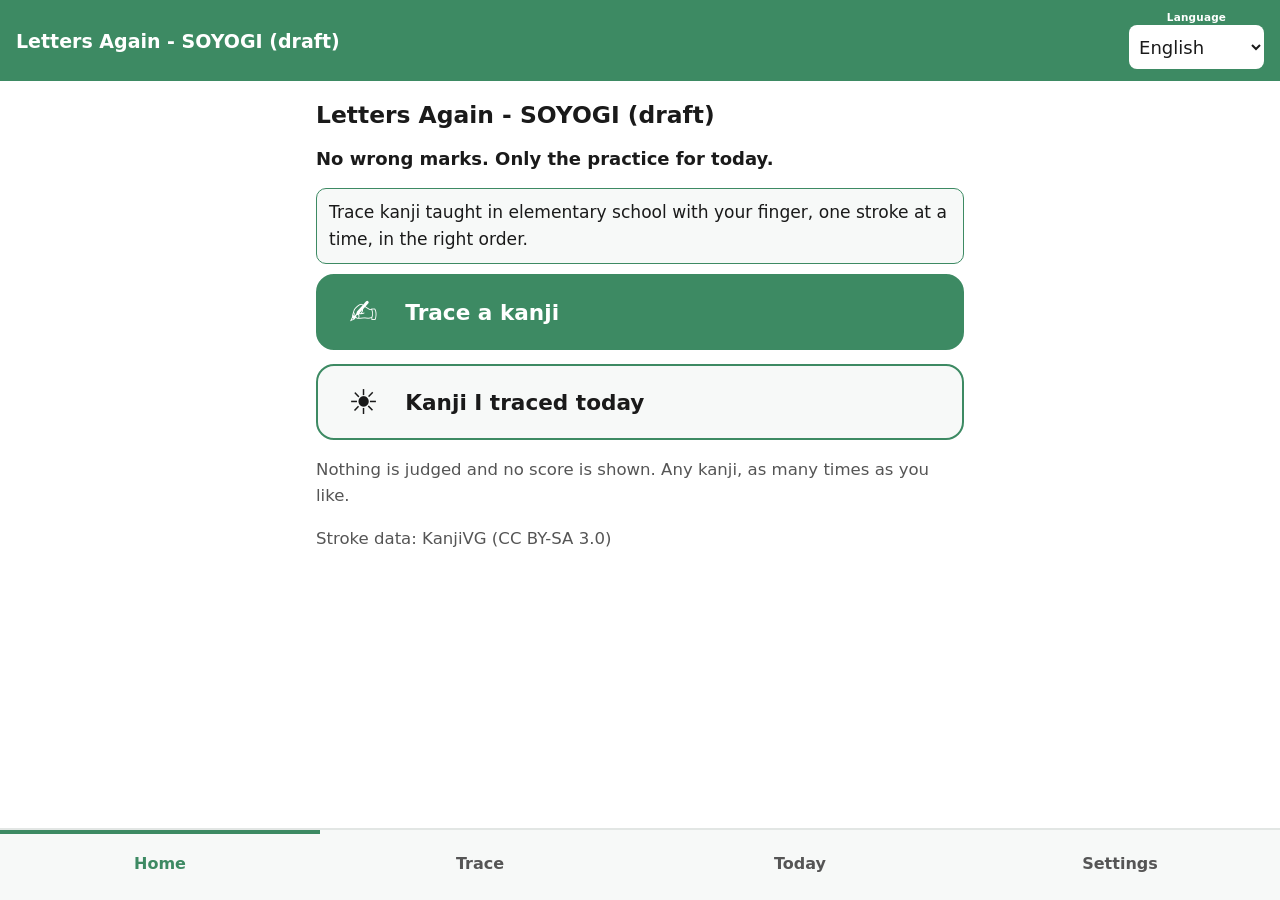
==== index.html @ cf0ba164 "web v0.3.0: 本体から同期 Co-Authored-By: Claude Opus 5.5 <noreply@anthropic.com>" ====
<!DOCTYPE html>
<html lang="ja">
<head>
<meta charset="UTF-8">
<meta name="viewport" content="width=device-width, initial-scale=1, viewport-fit=cover">
<meta name="theme-color" content="#2e9e6b">
<title>文字の学び直し(仮)</title>
<meta name="description" content="漢字の書き順のなぞりと読み上げを、点数も失敗音も出さずに。今日の分だけ。端末内のみ・オフライン・登録なし。">
<link rel="manifest" href="manifest.json">
<link rel="icon" href="icons/icon-192.png">
<link rel="apple-touch-icon" href="icons/icon-192.png">
<link rel="stylesheet" href="style.css">
</head>
<body class="fs0">
<header id="hd">
  <div id="hd-title">文字の学び直し(仮)</div>
  <div id="hd-right">
    <div id="lang-wrap">
      <span class="lang-label">Language</span>
      <select id="set-lang" aria-label="Language 言語">
        <option value="ja">日本語</option>
        <option value="en">English</option>
        <option value="de">Deutsch</option>
        <option value="fr">Français</option>
        <option value="es">Español</option>
        <option value="it">Italiano</option>
        <option value="pt">Português</option>
        <option value="nl">Nederlands</option>
        <option value="sv">Svenska</option>
        <option value="ko">한국어</option>
        <option value="zh">简体中文</option>
        <option value="ar">العربية</option>
      </select>
    </div>
  </div>
</header>

<main id="main">

  <!-- ホーム(screens/home.js が描く) -->
  <section id="scr-home" class="screen" data-scr="home"></section>

  <!-- なぞる字を えらぶ / なぞる(1字) / きょう やった字 -->
  <section id="scr-list" class="screen hidden" data-scr="list"></section>
  <section id="scr-trace" class="screen hidden" data-scr="trace"></section>
  <section id="scr-today" class="screen hidden" data-scr="today"></section>

  <!-- BUILDER: 画面を足すときは
       <section id="scr-<id>" class="screen hidden" data-scr="<id>"></section>
       を追加し、screens/<id>.js で window.SCREENS.register('<id>', { render(container, api){...} }) する。
       ナビは下の #navbar に <button id="nav-<id>" class="nav-btn" data-scr="<id>"></button> を足す(合計6個まで)。
       i18n.js の nav.<id> にラベルを入れる(ja と en の両方)。sw.js の ASSETS にも screens/<id>.js を足す。 -->

  <!-- せってい(共通シェル。文言は app.js の I18N_MAP が入れる) -->
  <section id="scr-set" class="screen hidden" data-scr="set">
    <h2 id="set-h-normal" class="sec-h"></h2>
    <div class="set-row"><span id="lbl-fs"></span><button id="btn-fs" class="set-btn"></button></div>
    <div class="set-row"><span id="lbl-theme"></span><button id="btn-theme" class="set-btn"></button></div>
    <div class="set-row"><span id="lbl-bgm"></span><button id="btn-bgm" class="set-btn"></button></div>
    <div class="set-row"><span id="lbl-sound"></span><button id="btn-sound" class="set-btn"></button></div>

    <!-- BUILDER: アプリ固有の設定行はここに足す(id は set-app-* で) -->
    <div id="set-app-rows">
      <p class="hint">書き順のデータ / Stroke data: <a href="https://kanjivg.tagaini.net/" target="_blank" rel="noopener">KanjiVG</a> (Ulrich Apel, <a href="https://creativecommons.org/licenses/by-sa/3.0/" target="_blank" rel="noopener">CC BY-SA 3.0</a>)</p>
    </div>

    <h2 id="set-h-backup" class="sec-h"></h2>
    <p id="bk-hint" class="hint"></p>
    <div class="bk-row">
      <button id="bk-export" class="set-btn"></button>
      <button id="bk-import" class="set-btn"></button>
    </div>
    <input id="bk-file" type="file" accept="application/json,.json" class="hidden">

    <p id="set-note" class="hint"></p>
    <p class="credit"><a id="link-privacy" href="privacy.html"></a></p>
    <p class="credit"><a id="about-credit" href="https://soudansoyogi.com/" target="_blank" rel="noopener"></a></p>
    <p id="about-ver" class="credit"></p>
  </section>

</main>

<nav id="navbar">
  <button id="nav-home" class="nav-btn active" data-scr="home"></button>
  <button id="nav-list" class="nav-btn" data-scr="list"></button>
  <button id="nav-today" class="nav-btn" data-scr="today"></button>
  <button id="nav-set" class="nav-btn" data-scr="set"></button>
</nav>

<div id="toast" class="toast"></div>

<script src="audio.js"></script>
<script src="tap.js"></script>
<script src="i18n.js"></script>
<script src="photo.js"></script>
<script src="data/kanji1.js"></script>
<script src="screens/router.js"></script>
<script src="screens/home.js"></script>
<script src="screens/list.js"></script>
<script src="screens/trace.js"></script>
<script src="screens/today.js"></script>
<script src="app.js"></script>
</body>
</html>
---- style.css ----
/* 文字の学び直し(仮) スタイル(そよぎアプリ・キット v1)
   ・そよぎブランド4色(明るい緑/水色/白/黒) = 4テーマ(body data-theme)
   ・シェルは縦フレックス(ヘッダー=上固定 / #main=スクロール / ナビ=下固定)。100dvh・特大文字でも下端まで届く
   ・大人の尊厳を保つ落ち着いたトーン。機能色のみ。でか文字・大ボタン(44px以上)・.pressing の沈み込み(tap.js連動)
   ・targetSdk36(エッジtoエッジ)のため上下左右に env(safe-area-inset-*)。画面の上下端に余白を持つ */
:root{
  --brand:#2e9e6b;
  --bg:#f2f7f3;
  --ink:#1a1a1a;
  --card:#ffffff;
  --line:#d7e5da;
  --sub:#555;
  --alert:#d43f3f;
  --ok:#2e9e6b;
}
body[data-theme="aqua"]{ --brand:#2b8fb5; --bg:#eff7fa; --line:#cfe5ee; }
body[data-theme="white"]{ --brand:#3d8a63; --bg:#ffffff; --card:#f7f9f8; --line:#e2e6e4; }
body[data-theme="dark"]{
  --brand:#43c08a; --bg:#191d1b; --card:#242a27; --ink:#f2f2f2; --line:#3a423e; --sub:#b5bdb8;
}

*{ box-sizing:border-box; -webkit-tap-highlight-color:transparent; }
html,body{ margin:0; }
body{
  font-family:"Hiragino Sans","Yu Gothic UI","Noto Sans JP",system-ui,sans-serif;
  background:var(--bg); color:var(--ink);
  line-height:1.6;
  height:100vh; height:100dvh;
  display:flex; flex-direction:column;
  overflow:hidden;
  -webkit-touch-callout:none;
}
body.fs0{ font-size:18px; }
body.fs1{ font-size:21px; }
body.fs2{ font-size:25px; }

/* ======== ヘッダー(chromeは固定19px=fs2でも肥大させない) ======== */
header#hd{
  background:var(--brand); color:#fff;
  padding:calc(12px + env(safe-area-inset-top)) max(16px, env(safe-area-inset-right)) 12px max(16px, env(safe-area-inset-left));
  font-weight:700; font-size:19px;
  display:flex; align-items:center; justify-content:space-between; gap:14px;
  flex-shrink:0; overflow:hidden;
  min-height:calc(72px + env(safe-area-inset-top));
}
#hd-title{ flex:1; min-width:2.5em; overflow:hidden; text-overflow:ellipsis; white-space:nowrap; }
#hd-right{ display:flex; align-items:flex-end; gap:14px; flex-shrink:0; }
#lang-wrap{ display:flex; flex-direction:column; align-items:center; gap:3px; flex-shrink:0; }
.lang-label{ font-size:.55em; font-weight:700; color:#fff; line-height:1; letter-spacing:.02em; }
#hd #set-lang{
  min-height:44px; font-size:.95em; font-family:inherit;
  border:none; border-radius:8px; padding:2px 6px;
  background:#fff; color:#1a1a1a;
}
.hd-btn{
  min-height:44px; min-width:44px; padding:0 10px;
  border:none; border-radius:8px; background:rgba(255,255,255,.22); color:#fff;
  font-size:1em; font-family:inherit; font-weight:700;
}

/* ======== 本文(ここだけスクロール) ======== */
#main{
  flex:1 1 auto; min-height:0; overflow-y:auto;
  -webkit-overflow-scrolling:touch;
  width:100%; max-width:680px; margin:0 auto;
  padding:16px max(16px, env(safe-area-inset-right)) 24px max(16px, env(safe-area-inset-left));
}
.screen.hidden, .hidden, [hidden]{ display:none !important; }
.scr-title{ font-size:1.3em; margin:0 0 10px; }
.sec-h{ font-size:1.05em; margin:24px 0 8px; }
.hint{ color:var(--sub); font-size:.92em; }
.note{
  background:var(--card); border:1.5px solid var(--brand); border-radius:10px;
  padding:10px 12px; color:var(--ink); font-size:.95em; margin:0 0 10px;
}
.tagline{ font-weight:700; margin:4px 0 14px; }

/* ======== 共通部品 ======== */
.big-btn{
  display:flex; align-items:center; gap:16px; width:100%; font-size:1em;
  min-height:76px; padding:14px 20px; margin:0 0 14px;
  border:2px solid var(--brand); background:var(--card); color:var(--ink);
  border-radius:18px; font-family:inherit; text-align:left;
}
.big-btn .ico{ font-size:1.9em; line-height:1; flex:none; width:1.5em; text-align:center; }
.big-btn .lbl{ font-size:1.2em; font-weight:700; }
.big-btn.primary{ background:var(--brand); color:#fff; }
.big-btn.alert{ border-color:var(--alert); }
.big-btn.huge{ min-height:40vh; min-height:40dvh; justify-content:center; text-align:center; font-size:1.3em; }
.grid2{ display:grid; grid-template-columns:1fr 1fr; gap:12px; }
.grid2 .big-btn{ flex-direction:column; justify-content:center; text-align:center; margin:0; min-height:120px; }
.card{
  background:var(--card); border:2px solid var(--line); border-radius:16px;
  padding:12px 14px; margin:0 0 12px;
}
.card.tappable{ border-color:var(--brand); }
.row{ display:flex; align-items:center; gap:10px; }
.row.between{ justify-content:space-between; }
.btn{
  min-height:52px; min-width:52px; padding:0 18px;
  display:inline-flex; align-items:center; justify-content:center; gap:8px;
  border:2px solid var(--line); background:var(--card); color:var(--ink);
  border-radius:14px; font-family:inherit; font-size:1em; font-weight:700;
}
.btn.primary{ border-color:var(--brand); background:var(--brand); color:#fff; }
.btn.danger{ border-color:#cc3b30; color:#cc3b30; }
body[data-theme="dark"] .btn.danger{ border-color:#ef9a9a; color:#ef9a9a; }
.btn.wide{ width:100%; }
.btn-row{ display:flex; gap:10px; flex-wrap:wrap; margin:10px 0; }
.btn-row .btn{ flex:1; }
.field{ margin:12px 0; }
.field label{ display:block; font-weight:700; margin:0 0 4px; }
.field input[type="text"], .field input[type="number"], .field input[type="date"], .field input[type="time"], .field textarea, .field select{
  width:100%; font-size:1em; font-family:inherit;
  padding:10px; border:2px solid var(--line); border-radius:10px;
  background:var(--card); color:var(--ink);
}
.field textarea{ resize:vertical; min-height:2.6em; }
.list{ margin:0; padding:0; list-style:none; }
.list li{
  background:var(--card); border:2px solid var(--line); border-radius:12px;
  padding:10px 12px; margin:0 0 8px; min-height:52px;
  display:flex; align-items:center; gap:10px;
}
.list li .grow{ flex:1; min-width:0; overflow-wrap:anywhere; }
.chips{ display:flex; flex-wrap:wrap; gap:8px; }
.chip{
  min-height:44px; padding:6px 14px; border-radius:999px;
  border:2px solid var(--line); background:var(--card); color:var(--ink);
  font-family:inherit; font-size:.95em; font-weight:700;
}
.chip.on{ border-color:var(--brand); background:var(--brand); color:#fff; }
.empty{ color:var(--sub); text-align:center; padding:20px 8px; }
.photo-thumb{ width:64px; height:64px; object-fit:cover; border-radius:10px; background:var(--bg); flex:none; }
.photo-big{ width:100%; max-width:min(90vw,420px); aspect-ratio:1/1; object-fit:contain; border-radius:16px; background:var(--card); border:2px solid var(--line); display:block; margin:0 auto; }

/* ======== でか文字・見せる(全画面) ======== */
.ov{
  position:fixed; inset:0; z-index:300; background:var(--bg); color:var(--ink);
  overflow-y:auto; -webkit-overflow-scrolling:touch;
  padding:calc(20px + env(safe-area-inset-top)) max(16px, env(safe-area-inset-right))
          calc(96px + env(safe-area-inset-bottom)) max(16px, env(safe-area-inset-left));
}
.ov.show-white{ background:#fff; color:#1a1a1a; }
.ov.show-black{ background:#000; color:#fff; }
.ov-close{
  position:fixed; min-height:64px; z-index:301;
  bottom:calc(16px + env(safe-area-inset-bottom));
  left:max(16px, env(safe-area-inset-left)); right:max(16px, env(safe-area-inset-right));
  background:var(--brand); color:#fff; border:none; border-radius:12px;
  font-size:1.2em; font-weight:700; font-family:inherit;
}
.show-head{ font-size:1.3em; font-weight:800; border:3px solid var(--brand); border-radius:12px; padding:12px; text-align:center; }
.show-block{ margin-top:18px; }
.show-label{ font-size:.9em; color:var(--sub); font-weight:700; }
.show-value{ font-size:1.9em; font-weight:800; line-height:1.35; background:var(--card); border-radius:10px; padding:10px 12px; overflow-wrap:anywhere; }
.step-text{ font-size:2em; font-weight:800; line-height:1.4; text-align:center; margin:12vh 0 24px; overflow-wrap:anywhere; }
.call-btn{
  display:block; margin-top:10px; min-height:64px; line-height:64px;
  background:#2e9e6b; color:#fff; text-align:center;
  font-size:1.3em; font-weight:800; border-radius:12px; text-decoration:none;
}

/* ======== せってい ======== */
.set-row{
  display:flex; justify-content:space-between; align-items:center;
  min-height:56px; gap:12px; border-bottom:1px solid var(--line);
}
.set-btn{
  min-width:120px; min-height:48px; font-size:1em; font-family:inherit;
  border:2px solid var(--brand); background:var(--card); color:var(--ink);
  border-radius:10px;
}
select{ min-height:48px; font-size:1em; font-family:inherit; }
.bk-row{ display:flex; gap:12px; }
.bk-row .set-btn{ flex:1; }
input[type="file"].hidden{ display:none; }
.credit{ color:var(--sub); margin-top:20px; text-align:center; }
.credit a{ color:var(--brand); text-decoration:underline; display:inline-block; padding:8px 4px; }

/* ======== ナビ(下固定・最大6) ======== */
#navbar{
  flex-shrink:0; display:flex;
  background:var(--card); border-top:2px solid var(--line);
  padding-bottom:max(6px, env(safe-area-inset-bottom));
  padding-left:env(safe-area-inset-left); padding-right:env(safe-area-inset-right);
}
.nav-btn{
  flex:1; min-height:64px; min-width:44px; border:none; background:none;
  font-size:clamp(12px, 3.6vw, 16px); line-height:1.25; word-break:keep-all; font-weight:700; font-family:inherit; color:var(--sub);
  border-top:4px solid transparent; padding:4px 2px;
}
.nav-btn.active{ color:var(--brand); border-top-color:var(--brand); }
.nav-btn.hidden{ display:none; }

/* tap.js の押下フィードバック */
.pressing{ transform:scale(.97); filter:brightness(.92); }

/* トースト */
.toast{
  position:fixed; bottom:calc(96px + env(safe-area-inset-bottom)); left:50%; transform:translateX(-50%);
  background:#333; color:#fff; padding:10px 18px; border-radius:999px;
  opacity:0; transition:opacity .25s; pointer-events:none; z-index:400; max-width:88%;
  width:max-content;   /* left:50% だけだと幅が画面の半分に縮んで短い文でも折り返す */
}
.toast.show{ opacity:1; }

/* ======== 写真の取り込みとトリミング(photo.js) ======== */
.photo-ov{
  position:fixed; inset:0; z-index:350; background:var(--bg); color:var(--ink);
  display:flex; flex-direction:column; align-items:center; overflow-y:auto;
  padding:calc(20px + env(safe-area-inset-top)) 16px calc(24px + env(safe-area-inset-bottom));
}
.photo-ov-title{ font-size:1.18em; font-weight:700; margin:0 0 6px; text-align:center; }
.photo-ov-hint{ color:var(--sub); font-size:.92em; text-align:center; margin:0 0 14px; max-width:22em; }
.photo-crop-canvas{
  width:min(80vw,300px); height:min(80vw,300px); max-width:300px; max-height:300px;
  border-radius:12px; border:2px solid var(--brand); background:#000; touch-action:none; display:block;
}
.photo-dpad{ display:grid; grid-template-columns:repeat(3,52px); grid-template-rows:repeat(3,52px); gap:6px; margin:14px 0 6px; justify-content:center; }
.photo-nudge{ min-width:52px; min-height:52px; border:2px solid var(--line); background:var(--card); color:var(--ink); border-radius:12px; font-size:1.2em; font-family:inherit; }
.photo-nudge.spacer{ border:none; background:none; }
.photo-zoom-row{ display:flex; align-items:center; gap:10px; width:100%; max-width:340px; margin:8px 0 2px; }
.photo-zoom-row input[type="range"]{ flex:1; min-height:44px; accent-color:var(--brand); }
.photo-row{ display:flex; gap:12px; justify-content:center; flex-wrap:wrap; width:100%; max-width:420px; margin-top:12px; }
.photo-file{ display:none; }

/* ======== 文字の学び直し: 漢字の一覧・なぞり(アプリ固有) ======== */
.kanji-grid{ display:grid; grid-template-columns:repeat(auto-fill, minmax(64px, 1fr)); gap:10px; margin:8px 0 16px; }
.kanji-btn{
  min-height:64px; font-size:1.7em; font-weight:700; font-family:inherit; line-height:1;
  border:2px solid var(--line); background:var(--card); color:var(--ink); border-radius:14px;
}
.kanji-btn.done{ border-color:var(--brand); }
.trace-head{ display:flex; align-items:center; gap:16px; margin:0 0 6px; }
.trace-char{ font-size:3.4em; font-weight:700; line-height:1; flex:none; min-width:1.2em; text-align:center; }
.trace-readings{ display:flex; flex-direction:column; gap:6px; min-width:0; }
.reading{ font-weight:700; overflow-wrap:anywhere; }
.trace-stroke{ font-weight:700; margin:6px 0; }
.trace-stage{
  position:relative; width:min(100%, 300px); aspect-ratio:1/1; margin:0 auto 8px;
  background:#fff; border:2px solid var(--line); border-radius:16px; overflow:hidden;
  background-image:linear-gradient(var(--line) 1px, transparent 1px), linear-gradient(90deg, var(--line) 1px, transparent 1px);
  background-size:50% 50%; background-position:-1px -1px;
}
.trace-svg, .trace-canvas{ position:absolute; inset:0; width:100%; height:100%; display:block; }
.trace-svg path{ stroke-width:4.5; }
.trace-svg .st-todo{ stroke:#d9dfdb; }
.trace-svg .st-done{ stroke:#a9bfb3; }
.trace-svg .st-cur{ stroke:var(--brand); stroke-width:5.5; }
.trace-svg .st-dot{ fill:var(--brand); opacity:.8; }
.trace-canvas{ touch-action:none; cursor:crosshair; }
.btn-row .btn.hidden{ display:none !important; }
.btn:disabled{ opacity:.45; }
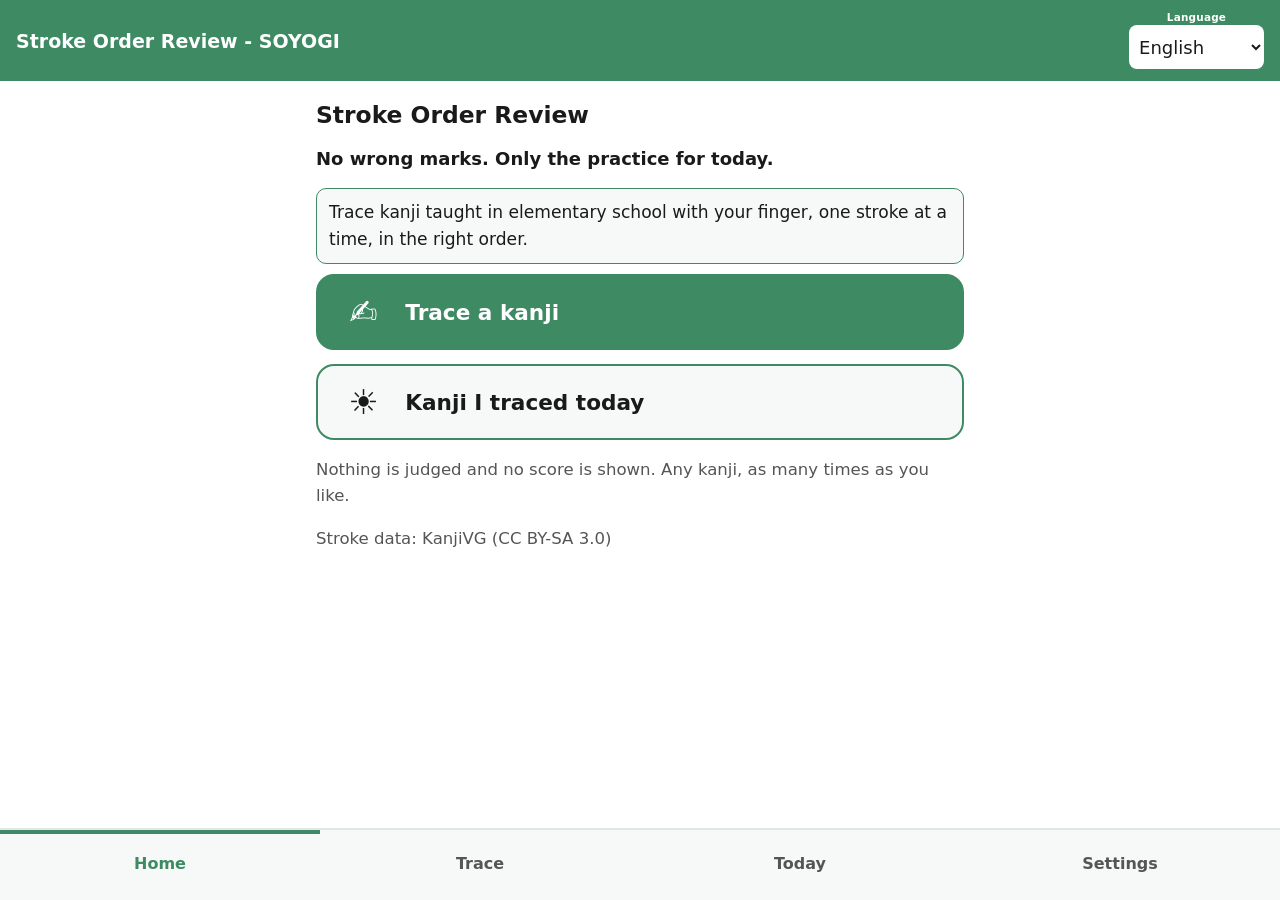
==== commit 5f0841d9: "web v0.4.0: 本体から同期 Co-Authored-By: Claude Opus 5.5 <noreply@anthropic.com>" ====
--- a/index.html
+++ b/index.html
@@ -4,7 +4,7 @@
 <meta charset="UTF-8">
 <meta name="viewport" content="width=device-width, initial-scale=1, viewport-fit=cover">
 <meta name="theme-color" content="#2e9e6b">
-<title>文字の学び直し(仮)</title>
+<title>書き順のおさらい・そよぎ</title>
 <meta name="description" content="漢字の書き順のなぞりと読み上げを、点数も失敗音も出さずに。今日の分だけ。端末内のみ・オフライン・登録なし。">
 <link rel="manifest" href="manifest.json">
 <link rel="icon" href="icons/icon-192.png">
@@ -13,7 +13,7 @@
 </head>
 <body class="fs0">
 <header id="hd">
-  <div id="hd-title">文字の学び直し(仮)</div>
+  <div id="hd-title">書き順のおさらい・そよぎ</div>
   <div id="hd-right">
     <div id="lang-wrap">
       <span class="lang-label">Language</span>
--- a/style.css
+++ b/style.css
@@ -1,4 +1,4 @@
-/* 文字の学び直し(仮) スタイル(そよぎアプリ・キット v1)
+/* 書き順のおさらい・そよぎ スタイル(そよぎアプリ・キット v1)
    ・そよぎブランド4色(明るい緑/水色/白/黒) = 4テーマ(body data-theme)
    ・シェルは縦フレックス(ヘッダー=上固定 / #main=スクロール / ナビ=下固定)。100dvh・特大文字でも下端まで届く
    ・大人の尊厳を保つ落ち着いたトーン。機能色のみ。でか文字・大ボタン(44px以上)・.pressing の沈み込み(tap.js連動)
@@ -225,7 +225,7 @@
 .photo-row{ display:flex; gap:12px; justify-content:center; flex-wrap:wrap; width:100%; max-width:420px; margin-top:12px; }
 .photo-file{ display:none; }
 
-/* ======== 文字の学び直し: 漢字の一覧・なぞり(アプリ固有) ======== */
+/* ======== 書き順のおさらい: 漢字の一覧・なぞり(アプリ固有) ======== */
 .kanji-grid{ display:grid; grid-template-columns:repeat(auto-fill, minmax(64px, 1fr)); gap:10px; margin:8px 0 16px; }
 .kanji-btn{
   min-height:64px; font-size:1.7em; font-weight:700; font-family:inherit; line-height:1;
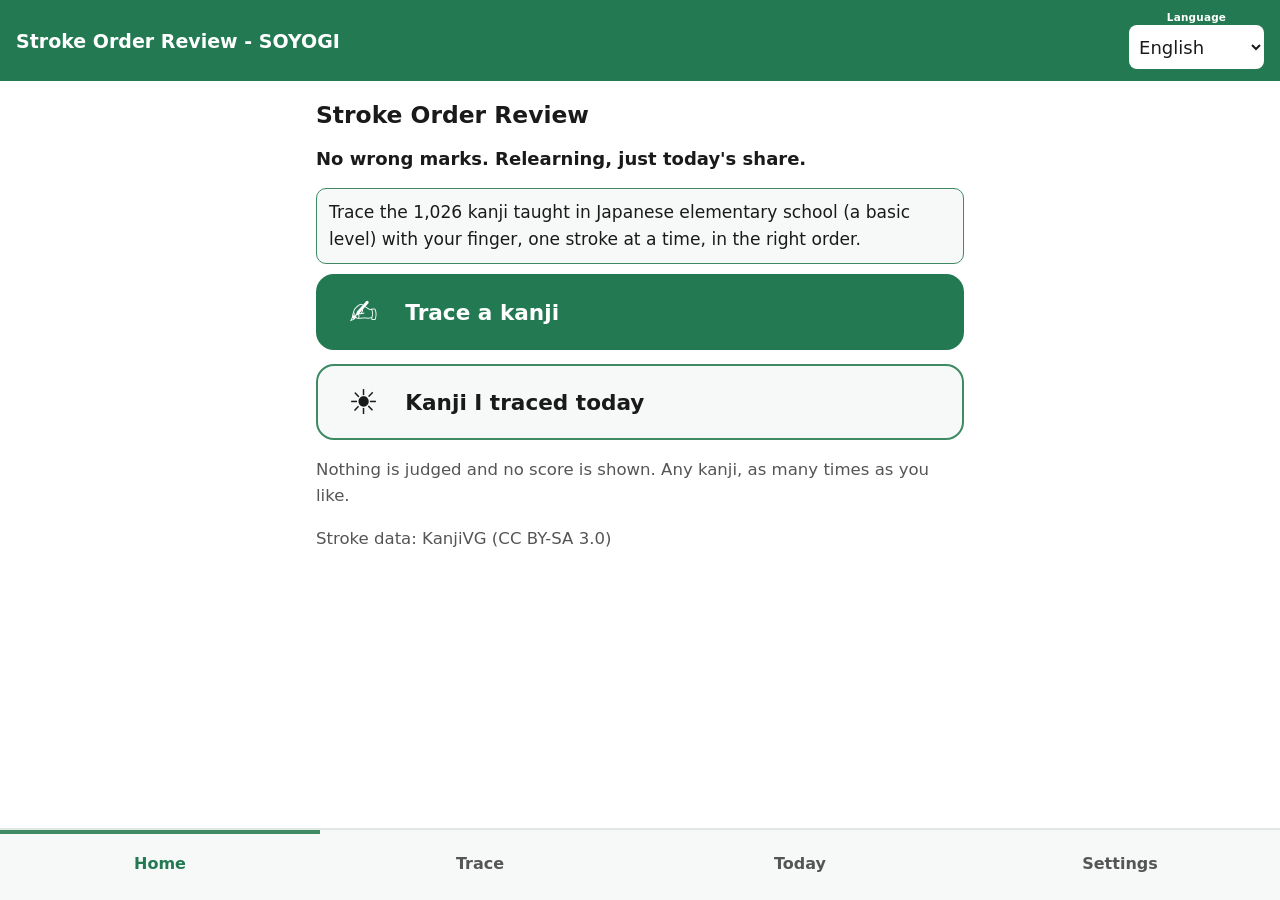
==== commit 76d87152: "web v0.5.0: 本体から同期 Co-Authored-By: Claude Opus 5.5 <noreply@anthropic.com>" ====
--- a/index.html
+++ b/index.html
@@ -60,8 +60,13 @@
     <div class="set-row"><span id="lbl-sound"></span><button id="btn-sound" class="set-btn"></button></div>
 
     <!-- BUILDER: アプリ固有の設定行はここに足す(id は set-app-* で) -->
+    <!-- 書き順データの出典: 文言は app.js の I18N_MAP(set.srcLabel / set.srcShare)。リンクと作者名はどの言語でも同じ -->
     <div id="set-app-rows">
-      <p class="hint">書き順のデータ / Stroke data: <a href="https://kanjivg.tagaini.net/" target="_blank" rel="noopener">KanjiVG</a> (Ulrich Apel, <a href="https://creativecommons.org/licenses/by-sa/3.0/" target="_blank" rel="noopener">CC BY-SA 3.0</a>)</p>
+      <p class="hint"><span id="set-src-label"></span> <bdi><a href="https://kanjivg.tagaini.net/" target="_blank" rel="noopener">KanjiVG</a> (Ulrich Apel, <a href="https://creativecommons.org/licenses/by-sa/3.0/" target="_blank" rel="noopener">CC BY-SA 3.0</a>)</bdi></p>
+      <p id="set-src-share" class="hint"></p>
+      <!-- 字の選び方・年ごとの分け方と、読みの出典(文言は app.js の I18N_MAP = set.srcGrade / set.srcReading・12言語) -->
+      <p id="set-src-grade" class="hint"></p>
+      <p id="set-src-reading" class="hint"></p>
     </div>
 
     <h2 id="set-h-backup" class="sec-h"></h2>
@@ -93,7 +98,7 @@
 <script src="tap.js"></script>
 <script src="i18n.js"></script>
 <script src="photo.js"></script>
-<script src="data/kanji1.js"></script>
+<script src="data/kanji.js"></script>
 <script src="screens/router.js"></script>
 <script src="screens/home.js"></script>
 <script src="screens/list.js"></script>
--- a/style.css
+++ b/style.css
@@ -228,21 +228,31 @@
 /* ======== 書き順のおさらい: 漢字の一覧・なぞり(アプリ固有) ======== */
 .kanji-grid{ display:grid; grid-template-columns:repeat(auto-fill, minmax(64px, 1fr)); gap:10px; margin:8px 0 16px; }
 .kanji-btn{
+  position:relative;
   min-height:64px; font-size:1.7em; font-weight:700; font-family:inherit; line-height:1;
   border:2px solid var(--line); background:var(--card); color:var(--ink); border-radius:14px;
 }
 .kanji-btn.done{ border-color:var(--brand); }
+/* 一覧: きょう なぞった字は枠の色だけでなく小さな ✓ でも示す(色が見分けにくい人向け。点数・件数は出さない) */
+#scr-list .kanji-btn.done::after{
+  content:'✓'; position:absolute; top:3px; inset-inline-end:3px;
+  width:1.5em; height:1.5em; border-radius:50%; display:grid; place-items:center;
+  font-size:.38em; line-height:1; font-weight:700; background:var(--brand); color:#fff;
+}
 .trace-head{ display:flex; align-items:center; gap:16px; margin:0 0 6px; }
 .trace-char{ font-size:3.4em; font-weight:700; line-height:1; flex:none; min-width:1.2em; text-align:center; }
 .trace-readings{ display:flex; flex-direction:column; gap:6px; min-width:0; }
 .reading{ font-weight:700; overflow-wrap:anywhere; }
 .trace-stroke{ font-weight:700; margin:6px 0; }
 .trace-stage{
+  --grid:var(--line);
   position:relative; width:min(100%, 300px); aspect-ratio:1/1; margin:0 auto 8px;
   background:#fff; border:2px solid var(--line); border-radius:16px; overflow:hidden;
-  background-image:linear-gradient(var(--line) 1px, transparent 1px), linear-gradient(90deg, var(--line) 1px, transparent 1px);
+  background-image:linear-gradient(var(--grid) 1px, transparent 1px), linear-gradient(90deg, var(--grid) 1px, transparent 1px);
   background-size:50% 50%; background-position:-1px -1px;
 }
+/* 台はどのテーマでも白地。くろテーマの --line(濃い灰)だとマス目がお手本の薄い線より目立つので、薄い色に固定 */
+body[data-theme="dark"] .trace-stage{ --grid:#e2e6e4; }
 .trace-svg, .trace-canvas{ position:absolute; inset:0; width:100%; height:100%; display:block; }
 .trace-svg path{ stroke-width:4.5; }
 .trace-svg .st-todo{ stroke:#d9dfdb; }
@@ -252,3 +262,54 @@
 .trace-canvas{ touch-action:none; cursor:crosshair; }
 .btn-row .btn.hidden{ display:none !important; }
 .btn:disabled{ opacity:.45; }
+/* 幅360・とても大きい: 左右の余白を少し詰める。日本語・韓国語は語の途中で折らず、分かち書きの空白で折る
+   (overflow-wrap:anywhere は全言語で語の途中の改行を増やすので使わない。はみ出した長い語は訳文を短くした) */
+.btn-row .btn{ padding-left:12px; padding-right:12px; }
+html:lang(ja) .btn-row .btn, html:lang(ko) .btn-row .btn{ word-break:keep-all; }
+/* できた のあとの一文(トーストの代わり。ボタンに重ならない) */
+.trace-done-msg{ font-weight:700; margin:12px 0 0; }
+/* せっていの出典リンク: どのテーマでも読める色・押せる高さ44px以上 */
+.hint a{ color:var(--ink); text-decoration:underline; display:inline-block; padding:10px 2px; }
+
+/* ======== 緑の上の文字と、文字用の緑(2026-09-29 点検の直し moji-16 / 8本共通 A・B) ========
+   ・--on-brand = 緑の上の文字色。くろは緑が明るい(#43c08a)ので白い文字だと 2.3:1 しかない → 濃い緑の文字(7.2:1)
+   ・--hd-btn-bg = ヘッダーのボタンの地(半透明の白をやめ、どのテーマでも 4.5:1 以上になる色)
+   ・--brand-ink = 文字を載せる緑(ヘッダーの地・主ボタン・chip.on・一覧の ✓ など)と、緑を文字色に使う所(下ナビの選択中・リンク)。
+     みどり・しろ #237a52 / みずいろ #1f6f8f / くろ = --brand(字は --on-brand の濃い色)。
+     枠・線・飾り、なぞりの台のお手本の線・ゆびの線は --brand のまま(塗りのボタンの枠だけは地と同じ色にそろえる) */
+:root{ --on-brand:#fff; --hd-btn-bg:rgba(0,0,0,.28); --brand-ink:#237a52; }
+body[data-theme="aqua"]{ --brand-ink:#1f6f8f; }
+body[data-theme="white"]{ --brand-ink:#237a52; }
+body[data-theme="dark"]{ --on-brand:#10231a; --hd-btn-bg:rgba(255,255,255,.35); --brand-ink:var(--brand); }
+header#hd{ background:var(--brand-ink); }
+header#hd, .lang-label{ color:var(--on-brand); }
+.hd-btn{ background:var(--hd-btn-bg); color:var(--on-brand); }
+.btn.primary, .big-btn.primary, .chip.on{ border-color:var(--brand-ink); background:var(--brand-ink); color:var(--on-brand); }
+.ov-close, .call-btn{ background:var(--brand-ink); color:var(--on-brand); }
+#scr-list .kanji-btn.done::after{ background:var(--brand-ink); color:var(--on-brand); }
+.nav-btn.active{ color:var(--brand-ink); }
+.credit a{ color:var(--brand-ink); }
+
+/* ======== 一覧: 年のタブと「字で さがす」(2026-09-29 小学校で習う1026字・アプリ固有) ========
+   ・タブの列の数は screens/list.js の fitTabs が実寸で 6 → 3 → 2 → 1 から選ぶ(ここの 3 は JS が動く前の既定)
+   ・選んでいるタブは主ボタンと同じ「文字を載せる緑」(--brand-ink / --on-brand)。枠の色だけに頼らない
+   ・さがす欄の枠は --brand(白地・くろの地で 3:1 以上)。字は大きめ */
+.grade-tabs{ display:grid; grid-template-columns:repeat(3, minmax(0, 1fr)); gap:6px; margin:4px 0 10px; }
+.grade-tab{
+  min-height:48px; min-width:44px; padding:0 6px;
+  border:2px solid var(--line); background:var(--card); color:var(--ink); border-radius:12px;
+  font-family:inherit; font-size:1em; font-weight:700; line-height:1.2;
+  white-space:nowrap; overflow:hidden;
+}
+.grade-tab.on{ border-color:var(--brand-ink); background:var(--brand-ink); color:var(--on-brand); }
+.kanji-find{ margin:6px 0 12px; }
+.find-label{ display:block; font-weight:700; margin:0 0 4px; }
+.find-row{ display:flex; gap:10px; align-items:stretch; }
+.find-in{
+  flex:0 1 5.5em; min-width:0; min-height:52px; padding:4px 10px;
+  border:2px solid var(--brand); background:var(--card); color:var(--ink); border-radius:12px;
+  font-family:inherit; font-size:1.3em; font-weight:700; text-align:center;
+}
+.find-go{ flex:none; }
+.find-msg{ margin:6px 0 0; font-weight:700; color:var(--ink); overflow-wrap:anywhere; }
+.find-msg:empty{ margin:0; }
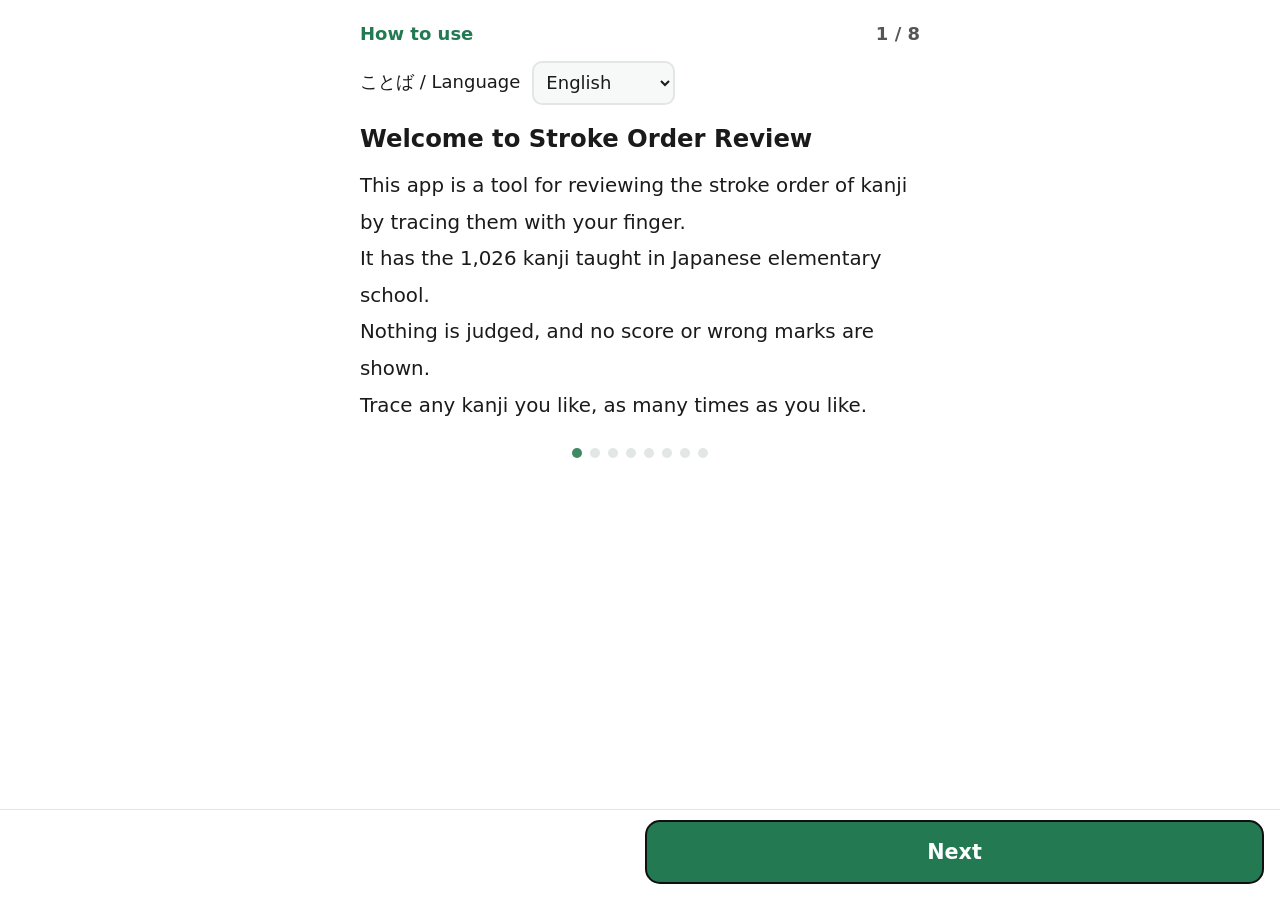
==== commit ac68f242: "web v0.5.5: 本体から同期 Co-Authored-By: Claude Opus 5.5 <noreply@anthropic.com>" ====
--- a/index.html
+++ b/index.html
@@ -69,6 +69,9 @@
       <p id="set-src-reading" class="hint"></p>
     </div>
 
+    <!-- はじめての つかいかた を もう一度(app.js openGuide・GUIDE_AGAIN=false なら隠す) -->
+    <div id="set-guide-row" class="set-row"><span id="lbl-guide"></span><button id="btn-guide" class="set-btn"></button></div>
+
     <h2 id="set-h-backup" class="sec-h"></h2>
     <p id="bk-hint" class="hint"></p>
     <div class="bk-row">
--- a/style.css
+++ b/style.css
@@ -195,6 +195,17 @@
 
 /* tap.js の押下フィードバック */
 .pressing{ transform:scale(.97); filter:brightness(.92); }
+
+/* アプリの中の確かめの窓(app.js askBox・Play版だけ・2026-09-29)。重ねた画面・写真の切りとりより上、トーストより下 */
+.ov.ask-ov{
+  z-index:360; background:rgba(0,0,0,.55); display:flex; align-items:center; justify-content:center;
+  padding:calc(16px + env(safe-area-inset-top)) max(16px, env(safe-area-inset-right))
+          calc(16px + env(safe-area-inset-bottom)) max(16px, env(safe-area-inset-left));
+}
+.ask-box{ background:var(--card); color:var(--ink); border:2px solid var(--line); border-radius:16px; padding:20px 16px 16px; width:min(100%, 460px); max-height:100%; overflow-y:auto; }
+.ask-msg{ font-size:1.15em; font-weight:700; line-height:1.55; margin:0 0 18px; word-break:keep-all; overflow-wrap:anywhere; white-space:pre-wrap; }   /* 分かち書きの空白で折る(語の途中で切らない) */
+.ask-row{ display:flex; flex-wrap:wrap; gap:10px; }
+.ask-row .btn{ flex:1 1 7em; min-height:56px; font-size:1.1em; }
 
 /* トースト */
 .toast{
@@ -313,3 +324,24 @@
 .find-go{ flex:none; }
 .find-msg{ margin:6px 0 0; font-weight:700; color:var(--ink); overflow-wrap:anywhere; }
 .find-msg:empty{ margin:0; }
+
+/* はじめての つかいかた(app.js openGuide・2026-09-30)。🔴この節はファイルの最後に置く(patch_guide.js がここから最後までを写す)。
+   ほかの重ねた画面より上・確かめの窓より下。ボタンは下に固定した帯(地の色つき=長いページでも本文が透けない) */
+.ov.guide-ov{ z-index:350; padding-bottom:calc(128px + env(safe-area-inset-bottom)); }
+.guide-box{ width:min(100%, 560px); margin:0 auto; }
+.guide-top{ display:flex; justify-content:space-between; align-items:baseline; gap:12px; }
+.guide-title{ margin:0; font-weight:800; color:var(--brand-ink, var(--brand)); }
+.guide-step{ margin:0; color:var(--sub); font-weight:700; white-space:nowrap; unicode-bidi:isolate; }   /* 向きは app.js が dir で決める(ar で「8 / 1」にしない) */
+.guide-lang{ display:flex; align-items:center; flex-wrap:wrap; gap:8px 12px; margin:12px 0 0; }
+.guide-lang select{ min-height:44px; font-size:1em; font-family:inherit; border:2px solid var(--line); border-radius:10px; background:var(--card); color:var(--ink); padding:2px 8px; }
+.guide-h{ font-size:1.35em; line-height:1.45; margin:16px 0 12px; word-break:keep-all; overflow-wrap:anywhere; }
+.guide-p{ font-size:1.1em; line-height:1.85; margin:0; white-space:pre-line; word-break:keep-all; overflow-wrap:anywhere; }
+.guide-dots{ display:flex; justify-content:center; flex-wrap:wrap; gap:8px; margin:24px 0 0; }
+.guide-dot{ width:10px; height:10px; border-radius:50%; background:var(--line); }
+.guide-dot.on{ background:var(--brand); }
+.guide-row{
+  position:fixed; z-index:351; display:flex; gap:10px; left:0; right:0; bottom:0;
+  padding:10px max(16px, env(safe-area-inset-right)) calc(16px + env(safe-area-inset-bottom)) max(16px, env(safe-area-inset-left));
+  background:var(--bg); border-top:1px solid var(--line);
+}
+.guide-row .btn{ flex:1 1 0; min-width:0; min-height:64px; font-size:1.15em; }
